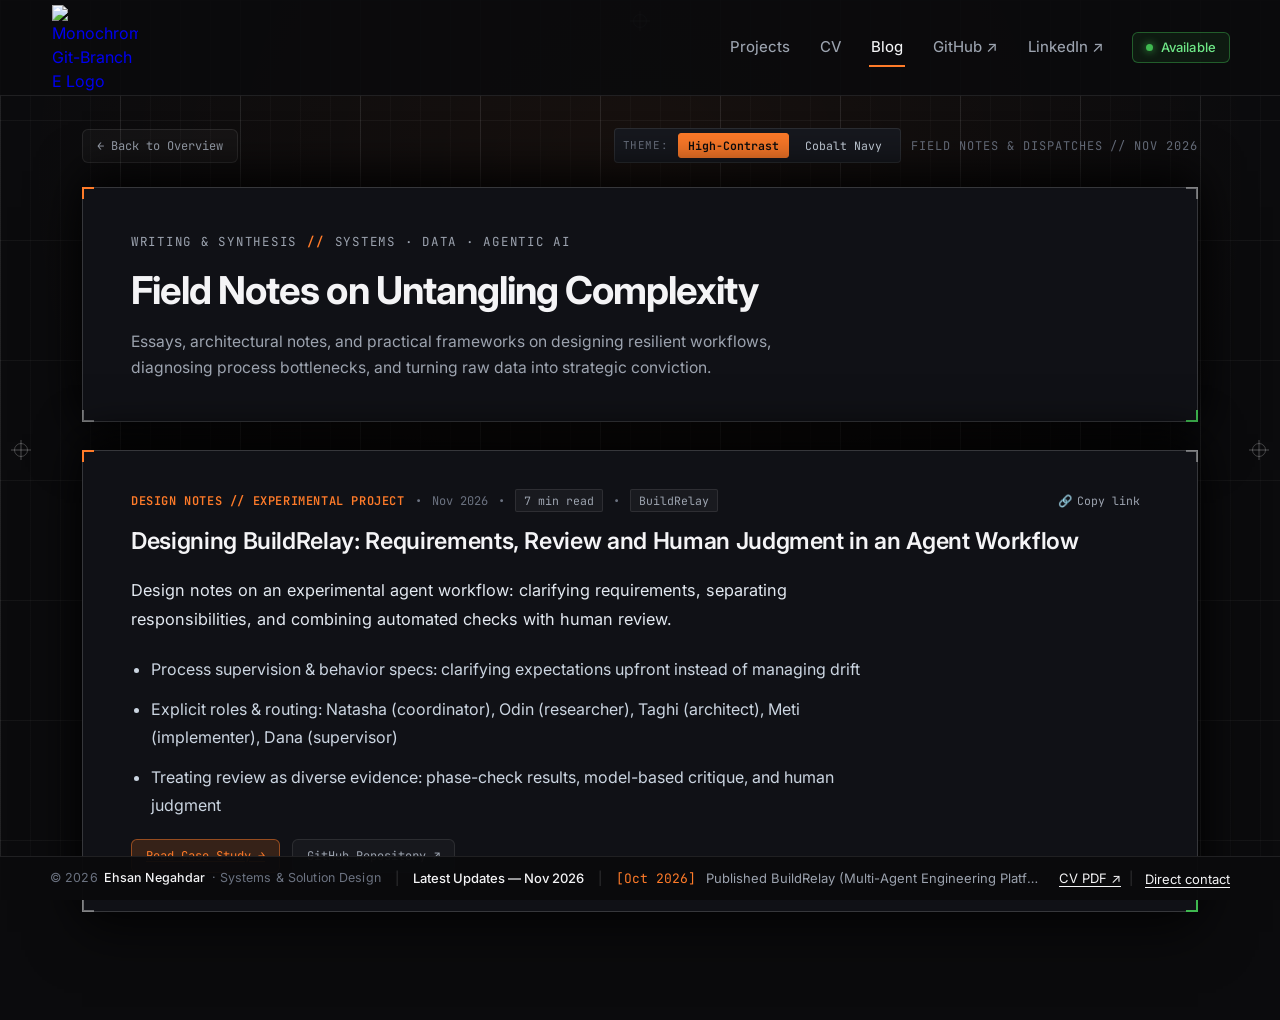
==== blog.html @ ca670160 "updating some minor content" ====
<!DOCTYPE html>
<html lang="en">
  <head>
    <meta charset="UTF-8" />
    <meta name="viewport" content="width=device-width, initial-scale=1.0" />
    <title>Field Notes &amp; Dispatches — Ehsan Negahdar</title>
    <meta
      name="description"
      content="Field notes and dispatches on AI Solution Design, Systems Architecture, and Process Optimization by Ehsan Negahdar."
    />
    <meta name="author" content="Ehsan Negahdar" />
    <meta name="theme-color" content="#0b0b0d" />

    <!-- Open Graph / Facebook -->
    <meta property="og:type" content="website" />
    <meta property="og:title" content="Field Notes &amp; Dispatches — Ehsan Negahdar" />
    <meta
      property="og:description"
      content="Field notes and dispatches on AI Solution Design, Systems Architecture, and Process Optimization by Ehsan Negahdar."
    />
    <meta property="og:image" content="./assets/logo-git-e.svg" />

    <!-- Twitter Card -->
    <meta name="twitter:card" content="summary" />
    <meta name="twitter:title" content="Field Notes &amp; Dispatches — Ehsan Negahdar" />
    <meta
      name="twitter:description"
      content="Field notes and dispatches on AI Solution Design, Systems Architecture, and Process Optimization by Ehsan Negahdar."
    />
    <meta name="twitter:image" content="./assets/logo-git-e.svg" />

    <link rel="icon" type="image/svg+xml" href="./assets/logo-git-e.svg" />
    <link rel="preconnect" href="https://fonts.googleapis.com" />
    <link rel="preconnect" href="https://fonts.gstatic.com" crossorigin />
    <link
      href="https://fonts.googleapis.com/css2?family=Inter:wght@400;450;500;600;700&family=JetBrains+Mono:wght@400;500;600&display=swap"
      rel="stylesheet"
    />
    <link rel="stylesheet" href="./styles/main.css" />
  </head>
  <body data-page="blog">
    <!-- Accessibility Skip to Main Content Link -->
    <a href="#main-content" class="skip-to-content">Skip to main content</a>

    <!-- Full-Viewport Architectural Gray Vertical Stripes & Blueprint Grid -->
    <div class="ambient-grid" aria-hidden="true">
      <div class="crosshair-mark ch-top" aria-hidden="true"></div>
      <div class="crosshair-mark ch-left" aria-hidden="true"></div>
      <div class="crosshair-mark ch-right" aria-hidden="true"></div>
      <div class="crosshair-mark ch-bottom" aria-hidden="true"></div>
    </div>

    <!-- PERSISTENT MINIMAL TOP HEADER -->
    <header class="site-header">
      <div class="header-inner">
        <a
          href="./index.html"
          class="brand-logo-btn"
          aria-label="Home — Ehsan Negahdar"
          title="Back to Home"
        >
          <img
            src="./assets/logo-git-e.svg"
            alt="Monochrome Git-Branch E Logo"
            class="brand-logo-svg"
          />
        </a>

        <button
          type="button"
          class="mobile-nav-toggle"
          id="mobile-nav-toggle"
          aria-expanded="false"
          aria-controls="site-header-nav"
          aria-label="Toggle navigation menu"
        >
          <span class="hamburger-bar"></span>
          <span class="hamburger-bar"></span>
          <span class="hamburger-bar"></span>
        </button>

        <nav class="header-nav" id="site-header-nav" aria-label="Primary Navigation">
          <a href="./projects.html" class="nav-link">Projects</a>
          <a href="./cv.html" class="nav-link">CV</a>
          <a href="./blog.html" class="nav-link active">Blog</a>
          <a
            href="https://github.com/Dutch-panda"
            target="_blank"
            rel="noopener noreferrer"
            class="nav-link"
          >
            GitHub ↗
          </a>
          <a
            href="https://www.linkedin.com/in/ehsan-negahdar/"
            target="_blank"
            rel="noopener noreferrer"
            class="nav-link"
          >
            LinkedIn ↗
          </a>
          <a href="./index.html#stage-hero" class="availability-pill" title="Send a direct note">
            <span class="status-dot" aria-hidden="true"></span>
            <span>Available</span>
          </a>
        </nav>
      </div>
    </header>

    <!-- DEDICATED BLOG PAGE CONTAINER -->
    <main class="subpage-main" id="main-content">
      <div class="subpage-ActionBar">
        <a href="./index.html" class="stage-step-btn">← Back to Overview</a>
        <div class="subpage-actions-right">
          <div class="theme-switcher-group" role="group" aria-label="Blog theme selection">
            <span class="theme-switcher-label">THEME:</span>
            <button type="button" class="theme-btn active" data-theme="default" title="Carbon Dark with High-Contrast Text">High-Contrast</button>
            <button type="button" class="theme-btn" data-theme="navy" title="VS Code Cobalt Navy Blue">Cobalt Navy</button>
          </div>
          <span class="section-step-badge">FIELD NOTES &amp; DISPATCHES // NOV 2026</span>
        </div>
      </div>

      <section class="stage-box subpage-header-box">
        <span class="box-corner-bl" aria-hidden="true"></span>
        <span class="box-corner-br" aria-hidden="true"></span>
        <div class="hero-kicker" style="margin-bottom: 10px;">
          <span>WRITING &amp; SYNTHESIS</span>
          <span class="slash-accent">//</span>
          <span>SYSTEMS · DATA · AGENTIC AI</span>
        </div>
        <h1 class="subpage-h1">Field Notes on Untangling Complexity</h1>
        <p class="subpage-lead">
          Essays, architectural notes, and practical frameworks on designing resilient workflows,
          diagnosing process bottlenecks, and turning raw data into strategic conviction.
        </p>
      </section>

      <div id="blog-full-list" class="blog-full-list">
        <div class="stage-box blog-empty-box" style="padding: 48px; text-align: center;">
          <span class="box-corner-bl" aria-hidden="true"></span>
          <span class="box-corner-br" aria-hidden="true"></span>
          <p style="font-size: 1.1rem; color: var(--text-secondary); margin-bottom: 8px;">
            Articles coming soon.
          </p>
          <p style="font-size: 0.88rem; color: var(--text-muted);">
            Field notes and dispatches on systems design, process analysis, and practical AI workflows are being prepared.
          </p>
        </div>
      </div>
    </main>

    <!-- PERSISTENT BOTTOM STATUS TICKER -->
    <footer class="site-footer">
      <div class="footer-inner">
        <div class="footer-left">
          <span class="footer-owner-credit">© 2026 <strong class="footer-owner-name">Ehsan Negahdar</strong> · Systems &amp; Solution Design</span>
          <span class="footer-sep">|</span>
          <span class="footer-label">Latest Updates — Nov 2026</span>
          <span class="footer-sep">|</span>
          <button
            type="button"
            id="footer-dispatch-btn"
            class="footer-dispatch-btn"
            title="Click to cycle recent dispatches"
          ></button>
        </div>

        <div class="footer-right">
          <a
            href="./assets/Ehsan-Negahdar-CV.pdf"
            target="_blank"
            rel="noopener noreferrer"
            class="footer-contact-trigger"
          >
            CV PDF ↗
          </a>
          <span class="footer-sep">|</span>
          <button type="button" class="footer-contact-trigger" data-copy-email>
            Direct contact
          </button>
        </div>
      </div>
    </footer>

    <div id="toast-banner" class="toast-banner" role="status" aria-live="polite"></div>

    <script src="./scripts/data.js"></script>
    <script src="./scripts/app.js"></script>
    <script>
      // Blog Theme Switcher
      (function() {
        const buttons = document.querySelectorAll('.theme-btn');
        const root = document.documentElement;
        
        function applyTheme(theme) {
          root.removeAttribute('data-article-theme');
          if (theme && theme !== 'default') {
            root.setAttribute('data-article-theme', theme);
          }
          buttons.forEach(btn => {
            btn.classList.toggle('active', btn.getAttribute('data-theme') === theme);
          });
          try {
            localStorage.setItem('preferred-blog-theme', theme);
          } catch (e) {}
        }

        buttons.forEach(btn => {
          btn.addEventListener('click', () => {
            const theme = btn.getAttribute('data-theme');
            applyTheme(theme);
          });
        });

        try {
          const saved = localStorage.getItem('preferred-blog-theme');
          if (saved) applyTheme(saved);
        } catch (e) {}
      })();
    </script>
  </body>
</html>
---- styles/main.css ----
:root {
  /* Carbon / VS Code Dark+ Inspired Palette */
  --bg-canvas: #0b0b0d;
  --bg-surface: #111216;
  --bg-surface-elevated: #16181e;
  --bg-box: rgba(15, 16, 20, 0.92);

  --text-primary: #f4f4f6;
  --text-secondary: #9ca3af;
  --text-muted: #6b7280;

  /* VS Code Semantic Accents: Bright Orange (Problem/Action) & Emerald Green (Solution/Status) */
  --accent-orange: #ff7b29;
  --accent-orange-soft: rgba(255, 123, 41, 0.16);
  --accent-orange-border: rgba(255, 123, 41, 0.48);
  --accent-orange-glow: rgba(255, 123, 41, 0.28);

  --accent-green: #3fb950;
  --accent-green-soft: rgba(63, 185, 80, 0.15);
  --accent-green-border: rgba(63, 185, 80, 0.42);

  --border-hairline: rgba(255, 255, 255, 0.09);
  --border-strong: rgba(255, 255, 255, 0.16);

  --font-sans: 'Inter', -apple-system, BlinkMacSystemFont, 'Segoe UI', Roboto, sans-serif;
  --font-mono: 'JetBrains Mono', 'SF Mono', 'Fira Code', monospace;

  --header-h: 96px;
  --footer-h: 44px;
  --max-w: 1180px;
}

*,
*::before,
*::after {
  box-sizing: border-box;
  margin: 0;
  padding: 0;
}

/* Accessibility: Skip to Content Link */
.skip-to-content {
  position: fixed;
  top: -9999px;
  left: 16px;
  background: var(--accent-orange);
  color: #0b0b0d;
  font-family: var(--font-sans);
  font-size: 0.875rem;
  font-weight: 600;
  padding: 10px 18px;
  border-radius: 6px;
  text-decoration: none;
  z-index: 99999;
  box-shadow: 0 4px 16px rgba(255, 123, 41, 0.4);
  transition: top 180ms ease;
}

.skip-to-content:focus {
  top: 16px;
  outline: 2px solid #ffffff !important;
  outline-offset: 2px;
}

/* Accessibility: Global High-Contrast Focus Visible */
:focus-visible {
  outline: 2px solid var(--accent-orange) !important;
  outline-offset: 3px !important;
}

html {
  width: 100%;
  background-color: var(--bg-canvas);
  color: var(--text-primary);
  font-family: var(--font-sans);
  font-size: 16px;
  line-height: 1.5;
  scroll-behavior: smooth;
  overflow-x: hidden;
  -webkit-font-smoothing: antialiased;
}

body {
  width: 100%;
  min-height: 100vh;
  background-color: var(--bg-canvas);
  color: var(--text-primary);
  overflow-x: hidden;
  overflow-y: auto;
}

::selection {
  background: var(--accent-orange-soft);
  color: var(--text-primary);
}

/* ==========================================================================
   MAIN BACKGROUND: CRISP GRAY ARCHITECTURAL STRIPES & BLUEPRINT GRID
   ========================================================================== */
.ambient-grid {
  position: fixed;
  inset: 0;
  pointer-events: none;
  z-index: 0;
  transform: translateZ(0);
  background-color: var(--bg-canvas);
  background-image:
    repeating-linear-gradient(
      90deg,
      rgba(255, 255, 255, 0.075) 0px,
      rgba(255, 255, 255, 0.075) 1px,
      transparent 1px,
      transparent 120px
    ),
    repeating-linear-gradient(
      90deg,
      rgba(255, 255, 255, 0.025) 0px,
      rgba(255, 255, 255, 0.025) 1px,
      transparent 1px,
      transparent 30px
    ),
    repeating-linear-gradient(
      180deg,
      rgba(255, 255, 255, 0.045) 0px,
      rgba(255, 255, 255, 0.045) 1px,
      transparent 1px,
      transparent 120px
    ),
    radial-gradient(circle at 50% 20%, rgba(255, 123, 41, 0.05), transparent 65%);
}

/* Subtle Architectural Registration Crosshairs (⊕) on the outer canvas margin */
.crosshair-mark {
  position: absolute;
  width: 14px;
  height: 14px;
  border: 1px solid rgba(255, 255, 255, 0.22);
  border-radius: 50%;
}

.crosshair-mark::before,
.crosshair-mark::after {
  content: "";
  position: absolute;
  background: rgba(255, 255, 255, 0.28);
}

.crosshair-mark::before {
  top: 50%;
  left: -4px;
  right: -4px;
  height: 1px;
  transform: translateY(-50%);
}

.crosshair-mark::after {
  left: 50%;
  top: -4px;
  bottom: -4px;
  width: 1px;
  transform: translateX(-50%);
}

.ch-top {
  top: 14px;
  left: 50%;
  transform: translateX(-50%);
}

.ch-bottom {
  bottom: 54px;
  left: 50%;
  transform: translateX(-50%);
}

.ch-left {
  left: 14px;
  top: 50%;
  transform: translateY(-50%);
}

.ch-right {
  right: 14px;
  top: 50%;
  transform: translateY(-50%);
}

/* ==========================================================================
   TOP MINIMAL HEADER
   ========================================================================== */
.site-header {
  position: fixed;
  top: 0;
  left: 0;
  right: 0;
  height: var(--header-h);
  z-index: 50;
  display: flex;
  align-items: center;
  justify-content: center;
  padding: 0 32px;
  background: rgba(11, 11, 13, 0.94);
  border-bottom: 1px solid var(--border-hairline);
}

.header-inner {
  width: 100%;
  max-width: var(--max-w);
  display: flex;
  align-items: center;
  justify-content: space-between;
}

/* Standalone System Architecture Pyramid Logo (~60% larger than previous 54px mark) */
.brand-logo-btn {
  background: transparent;
  border: none;
  cursor: pointer;
  display: inline-flex;
  align-items: center;
  justify-content: center;
  padding: 2px;
  border-radius: 8px;
  text-decoration: none;
  transition: transform 220ms ease, opacity 220ms ease;
}

.brand-logo-btn:hover {
  transform: translateY(-1px) scale(1.03);
}

.brand-logo-btn:focus-visible {
  outline: 1px solid var(--accent-orange);
}

.brand-logo-svg {
  width: 86px; /* ~60% larger than 54px */
  height: 86px;
  display: block;
}

/* Accessible Mobile Navigation Toggle Button */
.mobile-nav-toggle {
  display: none;
  width: 44px;
  height: 44px;
  background: rgba(255, 255, 255, 0.04);
  border: 1px solid var(--border-strong);
  border-radius: 8px;
  cursor: pointer;
  padding: 0;
  align-items: center;
  justify-content: center;
  flex-direction: column;
  gap: 5px;
  color: var(--text-primary);
  transition: background 180ms ease, border-color 180ms ease;
  z-index: 60;
}

.mobile-nav-toggle:hover {
  background: rgba(255, 255, 255, 0.08);
  border-color: var(--accent-orange);
}

.hamburger-bar {
  display: block;
  width: 20px;
  height: 2px;
  background-color: currentColor;
  border-radius: 2px;
  transition: transform 220ms ease, opacity 220ms ease;
}

.mobile-nav-toggle[aria-expanded="true"] .hamburger-bar:nth-child(1) {
  transform: translateY(7px) rotate(45deg);
}

.mobile-nav-toggle[aria-expanded="true"] .hamburger-bar:nth-child(2) {
  opacity: 0;
  transform: scaleX(0);
}

.mobile-nav-toggle[aria-expanded="true"] .hamburger-bar:nth-child(3) {
  transform: translateY(-7px) rotate(-45deg);
}

.header-nav {
  display: flex;
  align-items: center;
  gap: 26px;
}

.nav-link {
  background: none;
  border: none;
  color: var(--text-secondary);
  font-family: var(--font-sans);
  font-size: 0.9375rem;
  font-weight: 450;
  text-decoration: none;
  cursor: pointer;
  transition: color 180ms ease;
  padding: 4px 2px;
  position: relative;
}

.nav-link:hover,
.nav-link.active {
  color: var(--text-primary);
}

.nav-link.active::after {
  content: "";
  position: absolute;
  left: 0;
  right: 0;
  bottom: -4px;
  height: 1.5px;
  background: var(--accent-orange);
}

.availability-pill {
  display: inline-flex;
  align-items: center;
  gap: 8px;
  padding: 5px 13px;
  border-radius: 6px;
  background: rgba(63, 185, 80, 0.09);
  border: 1px solid var(--accent-green-border);
  color: #6ee787;
  font-size: 0.8125rem;
  font-weight: 500;
  letter-spacing: 0.01em;
  text-decoration: none;
  cursor: pointer;
  transition: background 180ms ease, border-color 180ms ease;
}

.availability-pill:hover {
  background: rgba(63, 185, 80, 0.16);
}

.status-dot {
  width: 7px;
  height: 7px;
  border-radius: 50%;
  background: var(--accent-green);
  box-shadow: 0 0 8px var(--accent-green);
}

/* ==========================================================================
   RIGHT-HAND STAGE PROGRESS RAIL (HOME PAGE)
   ========================================================================== */
.stage-rail {
  position: fixed;
  right: 28px;
  top: 50%;
  transform: translateY(-50%);
  z-index: 45;
  display: flex;
  flex-direction: column;
  gap: 14px;
}

.rail-dot {
  background: transparent;
  border: none;
  cursor: pointer;
  display: flex;
  align-items: center;
  justify-content: flex-end;
  gap: 10px;
  padding: 4px;
  color: var(--text-muted);
  font-family: var(--font-mono);
  font-size: 0.7rem;
  letter-spacing: 0.08em;
  transition: color 220ms ease;
}

.rail-dot-label {
  opacity: 0;
  transform: translateX(6px);
  transition: opacity 220ms ease, transform 220ms ease;
  pointer-events: none;
}

.rail-dot:hover .rail-dot-label,
.rail-dot.active .rail-dot-label {
  opacity: 1;
  transform: translateX(0);
}

.rail-dot-bar {
  width: 6px;
  height: 18px;
  border-radius: 3px;
  background: rgba(255, 255, 255, 0.16);
  transition: height 260ms ease, background 260ms ease, box-shadow 260ms ease;
}

.rail-dot.active {
  color: var(--text-primary);
}

.rail-dot.active .rail-dot-bar {
  height: 30px;
  background: var(--accent-orange);
  box-shadow: 0 0 12px var(--accent-orange-glow);
}

/* ==========================================================================
   STICKY-STACK STAGE DECK (HOME PAGE)
   ========================================================================== */
.stage-viewport {
  position: relative;
  width: 100%;
  z-index: 10;
  padding-bottom: calc(var(--footer-h) + 8vh);
}

.stage-section {
  position: relative;
  min-height: auto;
  display: flex;
  align-items: center;
  justify-content: center;
  padding: 36px 32px;
  scroll-margin-top: calc(var(--header-h) + 12px);
}

#stage-hero {
  z-index: 10;
}

#stage-specialties {
  z-index: 20;
  margin-top: 0;
}

#stage-archive {
  z-index: 30;
  margin-top: 0;
}

/* ==========================================================================
   ARCHITECTURAL BOX FRAME (SOLID, CLEAN & EASY TO READ — NO INNER STRIPES)
   ========================================================================== */
.stage-box {
  position: relative;
  width: 100%;
  max-width: var(--max-w);
  background-color: #101116;
  background-image: none;
  border: 1px solid var(--border-strong);
  padding: 56px 64px;
  box-shadow: 0 -16px 40px rgba(0, 0, 0, 0.78), 0 20px 50px rgba(0, 0, 0, 0.6);
  will-change: transform, opacity;
  transform: translate3d(0, 0, 0);
  backface-visibility: hidden;
}

.stage-box::before,
.stage-box::after,
.box-corner-bl,
.box-corner-br {
  content: "";
  position: absolute;
  width: 12px;
  height: 12px;
  pointer-events: none;
}

.stage-box::before {
  top: -1px;
  left: -1px;
  border-top: 2px solid var(--accent-orange);
  border-left: 2px solid var(--accent-orange);
}

.stage-box::after {
  top: -1px;
  right: -1px;
  border-top: 2px solid rgba(255, 255, 255, 0.38);
  border-right: 2px solid rgba(255, 255, 255, 0.38);
}

.box-corner-bl {
  bottom: -1px;
  left: -1px;
  border-bottom: 2px solid rgba(255, 255, 255, 0.38);
  border-left: 2px solid rgba(255, 255, 255, 0.38);
}

.box-corner-br {
  bottom: -1px;
  right: -1px;
  border-bottom: 2px solid var(--accent-green);
  border-right: 2px solid var(--accent-green);
}

/* ==========================================================================
   STAGE 01: COMPLETE CENTERED HERO BOX (CLEAN SOLID SURFACE)
   ========================================================================== */
.hero-box {
  min-height: min(72vh, 620px);
  display: flex;
  flex-direction: column;
  align-items: center;
  justify-content: center;
  text-align: center;
  background-color: #101116;
  background-image: radial-gradient(circle at 50% 0%, rgba(255, 123, 41, 0.065), transparent 58%);
}

.hero-kicker {
  font-family: var(--font-mono);
  font-size: 0.78rem;
  letter-spacing: 0.14em;
  text-transform: uppercase;
  color: var(--text-secondary);
  margin-bottom: 22px;
  display: inline-flex;
  align-items: center;
  justify-content: center;
  flex-wrap: wrap;
  gap: 10px;
}

.hero-name-badge {
  font-family: var(--font-mono);
  font-size: 0.88rem;
  color: var(--accent-green);
  font-weight: 600;
  font-style: italic;
  letter-spacing: 0.08em;
  background: rgba(63, 185, 80, 0.08);
  padding: 4px 12px;
  border-radius: 4px;
  border: 1px solid rgba(63, 185, 80, 0.42);
  box-shadow: 0 0 16px rgba(63, 185, 80, 0.18);
  display: inline-flex;
  align-items: center;
  justify-content: flex-start;
  min-width: 165px;
  min-height: 30px;
  vertical-align: middle;
}

.hero-name-badge .typed-name {
  color: var(--accent-green);
  font-style: italic;
  white-space: nowrap;
}

.hero-name-badge .typed-cursor {
  display: inline-block;
  font-style: normal;
  color: var(--accent-green);
  margin-left: 2px;
  font-weight: 400;
  font-size: 0.9em;
  animation: term-cursor-blink 1s step-end infinite;
}

@keyframes term-cursor-blink {
  0%, 100% { opacity: 1; }
  50% { opacity: 0; }
}

.hero-kicker .slash-accent {
  color: var(--accent-orange);
  font-weight: 600;
}

.hero-headline {
  font-size: clamp(2.25rem, 4.3vw, 3.75rem);
  font-weight: 700;
  letter-spacing: -0.03em;
  line-height: 1.12;
  color: var(--text-primary);
  max-width: 860px;
  margin-bottom: 18px;
}

.hero-subheadline {
  font-size: 1.02rem;
  color: var(--text-secondary);
  max-width: 640px;
  margin-bottom: 36px;
  line-height: 1.6;
}

/* Centered Problem Submission Form with VS Code Orange Glow (Modern Architectural Shape) */
.problem-form-wrap {
  width: 100%;
  max-width: 680px;
  margin: 0 auto;
}

.problem-bar {
  display: flex;
  align-items: center;
  width: 100%;
  background: rgba(13, 15, 20, 0.96);
  border: 1px solid var(--accent-orange-border);
  border-radius: 8px;
  padding: 6px 6px 6px 14px;
  box-shadow:
    0 0 24px rgba(255, 123, 41, 0.16),
    inset 0 1px 0 rgba(255, 255, 255, 0.05);
  transition: box-shadow 220ms ease, border-color 220ms ease, transform 220ms ease;
  gap: 10px;
}

.problem-bar:focus-within {
  border-color: var(--accent-orange);
  box-shadow:
    0 0 32px rgba(255, 123, 41, 0.28),
    inset 0 1px 0 rgba(255, 255, 255, 0.08);
  transform: translateY(-1px);
}

.problem-inputs-group {
  display: flex;
  align-items: center;
  flex: 1;
  min-width: 0;
  gap: 10px;
}

.problem-field-email {
  flex: 0 0 210px;
  min-width: 0;
  border-right: 1px solid var(--border-hairline);
  padding-right: 10px;
}

.problem-field-note {
  flex: 1;
  min-width: 0;
}

.problem-input {
  width: 100%;
  background: transparent;
  border: none;
  color: var(--text-primary);
  font-family: var(--font-sans);
  font-size: 0.92rem;
  outline: none;
  padding: 6px 0;
}

.problem-input::placeholder {
  color: #94a3b8;
  opacity: 1;
  transition: color 180ms ease;
}

.problem-input:focus::placeholder {
  color: #64748b;
}

.problem-send-btn {
  background: #f4f4f6;
  color: #0b0b0d;
  border: none;
  border-radius: 6px;
  padding: 10px 22px;
  font-family: var(--font-sans);
  font-size: 0.92rem;
  font-weight: 600;
  cursor: pointer;
  white-space: nowrap;
  flex-shrink: 0;
  min-height: 42px;
  display: inline-flex;
  align-items: center;
  justify-content: center;
  transition: background 180ms ease, transform 180ms ease, box-shadow 180ms ease;
}

.problem-send-btn:hover:not(:disabled) {
  background: #ffffff;
  box-shadow: 0 0 16px rgba(255, 255, 255, 0.35);
  transform: translateY(-1px);
}

.problem-send-btn:disabled {
  opacity: 0.6;
  cursor: not-allowed;
}

/* Feedback & Fallback Banner */
.problem-form-feedback {
  margin-top: 14px;
  width: 100%;
}

.feedback-success {
  display: inline-block;
  color: #6ee787;
  font-family: var(--font-mono);
  font-size: 0.84rem;
  background: rgba(63, 185, 80, 0.12);
  border: 1px solid var(--accent-green-border);
  padding: 8px 16px;
  border-radius: 8px;
}

.feedback-fallback-banner {
  background: rgba(255, 123, 41, 0.08);
  border: 1px solid var(--accent-orange-border);
  border-radius: 10px;
  padding: 14px 16px;
  text-align: left;
}

.feedback-text.warning {
  color: #ffa463;
  font-size: 0.88rem;
  font-weight: 500;
  margin-bottom: 10px;
}

.feedback-actions {
  display: flex;
  flex-wrap: wrap;
  gap: 8px;
}

.feedback-btn {
  background: rgba(255, 255, 255, 0.06);
  border: 1px solid var(--border-strong);
  color: var(--text-primary);
  font-family: var(--font-mono);
  font-size: 0.8rem;
  padding: 8px 14px;
  border-radius: 6px;
  cursor: pointer;
  text-decoration: none;
  display: inline-flex;
  align-items: center;
  gap: 6px;
  transition: background 180ms ease, border-color 180ms ease;
  min-height: 40px;
}

.feedback-btn:hover {
  background: rgba(255, 255, 255, 0.12);
  border-color: var(--accent-orange);
}

.hero-quick-meta {
  margin-top: 16px;
  display: flex;
  align-items: center;
  justify-content: center;
  flex-wrap: wrap;
  gap: 14px;
  font-family: var(--font-mono);
  font-size: 0.75rem;
  color: var(--text-muted);
}

.copy-email-btn {
  background: none;
  border: none;
  color: var(--text-secondary);
  font-family: var(--font-mono);
  font-size: 0.75rem;
  cursor: pointer;
  text-decoration: underline;
  text-underline-offset: 4px;
  transition: color 180ms ease;
}

.copy-email-btn:hover {
  color: var(--accent-orange);
}

/* Scroll Cue at bottom of Hero Box */
.scroll-cue-btn {
  position: absolute;
  bottom: 20px;
  left: 50%;
  transform: translateX(-50%);
  background: none;
  border: none;
  color: var(--text-muted);
  font-family: var(--font-mono);
  font-size: 0.72rem;
  letter-spacing: 0.08em;
  text-transform: uppercase;
  cursor: pointer;
  display: inline-flex;
  align-items: center;
  gap: 8px;
  padding: 6px 12px;
  transition: color 180ms ease, transform 180ms ease;
}

.scroll-cue-btn:hover {
  color: var(--text-primary);
  transform: translateX(-50%) translateY(2px);
}

/* ==========================================================================
   STAGE 02: SPECIALTIES / HOW I HELP (ARCHITECTURAL 3-COLUMN MATRIX)
   ========================================================================== */
.section-header-row {
  display: flex;
  align-items: baseline;
  justify-content: space-between;
  padding-bottom: 20px;
  margin-bottom: 32px;
  border-bottom: 1px solid var(--border-strong);
}

.section-title {
  font-size: 1.55rem;
  font-weight: 500;
  letter-spacing: -0.02em;
  color: var(--text-primary);
}

.section-title span {
  color: var(--text-secondary);
  font-weight: 400;
}

.section-step-badge {
  font-family: var(--font-mono);
  font-size: 0.75rem;
  color: var(--text-muted);
  letter-spacing: 0.08em;
}

.specialties-grid {
  display: grid;
  grid-template-columns: repeat(3, 1fr);
  gap: 0;
}

.specialty-col {
  padding: 8px 32px 12px 32px;
  border-left: 1px solid var(--border-hairline);
  display: flex;
  flex-direction: column;
  justify-content: space-between;
  transition: background 220ms ease;
}

.specialty-col:first-child {
  padding-left: 0;
  border-left: none;
}

.specialty-col:last-child {
  padding-right: 0;
}

.specialty-heading {
  font-size: 1.25rem;
  font-weight: 600;
  letter-spacing: -0.015em;
  margin-bottom: 14px;
  color: var(--text-primary);
}

.specialty-index {
  color: var(--accent-orange);
  font-weight: 700;
  margin-right: 6px;
}

.specialty-slash {
  color: var(--text-muted);
  font-weight: 400;
  margin-right: 6px;
}

.specialty-summary {
  color: var(--text-secondary);
  font-size: 0.96rem;
  line-height: 1.6;
  margin-bottom: 22px;
}

.specialty-deliverables {
  list-style: none;
  border-top: 1px solid var(--border-hairline);
  padding-top: 16px;
  margin-bottom: 20px;
  display: flex;
  flex-direction: column;
  gap: 8px;
}

.specialty-deliverables li {
  font-size: 0.85rem;
  color: var(--text-secondary);
  display: flex;
  align-items: center;
  gap: 8px;
}

.specialty-deliverables li::before {
  content: "›";
  color: var(--accent-orange);
  font-family: var(--font-mono);
  font-weight: 700;
}

.specialty-metric {
  font-family: var(--font-mono);
  font-size: 0.76rem;
  color: #6ee787;
  background: rgba(63, 185, 80, 0.08);
  border: 1px solid rgba(63, 185, 80, 0.25);
  padding: 8px 12px;
  border-radius: 6px;
}

.stage-nav-footer {
  margin-top: 36px;
  padding-top: 18px;
  border-top: 1px solid var(--border-hairline);
  display: flex;
  align-items: center;
  justify-content: space-between;
}

.stage-step-btn {
  background: rgba(255, 255, 255, 0.03);
  border: 1px solid var(--border-hairline);
  color: var(--text-secondary);
  font-family: var(--font-mono);
  font-size: 0.75rem;
  padding: 7px 14px;
  border-radius: 6px;
  text-decoration: none;
  cursor: pointer;
  transition: all 180ms ease;
  display: inline-flex;
  align-items: center;
  gap: 6px;
}

.stage-step-btn:hover {
  color: var(--text-primary);
  border-color: var(--border-strong);
  background: rgba(255, 255, 255, 0.07);
}

.stage-step-btn.cta-link-btn {
  border-color: var(--accent-orange-border);
  color: var(--accent-orange);
  background: var(--accent-orange-soft);
}

.stage-step-btn.cta-link-btn:hover {
  color: #ffffff;
  background: rgba(255, 123, 41, 0.28);
}

/* ==========================================================================
   STAGE 03: PROBLEM -> SOLUTION ARCHIVE (HOME PAGE PREVIEW)
   ========================================================================== */
.archive-filters {
  display: flex;
  align-items: center;
  gap: 8px;
}

.filter-chip {
  background: transparent;
  border: 1px solid var(--border-hairline);
  color: var(--text-secondary);
  font-family: var(--font-mono);
  font-size: 0.75rem;
  padding: 5px 12px;
  border-radius: 6px;
  cursor: pointer;
  transition: all 180ms ease;
}

.filter-chip:hover {
  color: var(--text-primary);
  border-color: var(--border-strong);
}

.filter-chip.active {
  background: var(--accent-orange-soft);
  border-color: var(--accent-orange-border);
  color: var(--accent-orange);
}

.archive-list {
  display: flex;
  flex-direction: column;
}

.archive-row {
  border-bottom: 1px solid var(--border-hairline);
  transition: background 180ms ease;
}

.archive-row:hover {
  background: rgba(255, 255, 255, 0.02);
}

.archive-row-header {
  display: flex;
  align-items: center;
  justify-content: space-between;
  gap: 12px;
  padding: 10px 8px;
}

.archive-row-toggle {
  flex: 1;
  min-width: 0;
  background: none;
  border: none;
  color: inherit;
  font-family: inherit;
  text-align: left;
  padding: 6px 8px;
  border-radius: 6px;
  display: grid;
  grid-template-columns: minmax(240px, 1fr) 36px minmax(260px, 1.15fr) 28px;
  align-items: center;
  gap: 14px;
  cursor: pointer;
  transition: background 180ms ease;
}

.archive-row-toggle:hover {
  background: rgba(255, 255, 255, 0.03);
}

.archive-row-toggle:focus-visible {
  outline: 2px solid var(--accent-orange) !important;
  outline-offset: 2px;
}

.accordion-chevron {
  font-family: var(--font-mono);
  font-size: 0.85rem;
  color: var(--text-muted);
  text-align: center;
  transition: transform 220ms ease, color 220ms ease;
  user-select: none;
}

.archive-row.expanded .accordion-chevron {
  transform: rotate(180deg);
  color: var(--accent-orange);
}

.archive-row-main {
  width: 100%;
  background: none;
  border: none;
  color: inherit;
  font-family: inherit;
  text-align: left;
  padding: 15px 8px;
  display: grid;
  grid-template-columns: minmax(260px, 1fr) 36px minmax(280px, 1.15fr) auto;
  align-items: center;
  gap: 14px;
  cursor: pointer;
}

.problem-cell,
.solution-cell {
  display: flex;
  align-items: center;
  gap: 12px;
  min-width: 0;
}

.badge-problem {
  flex-shrink: 0;
  background: var(--accent-orange);
  color: #0b0b0d;
  font-size: 0.75rem;
  font-weight: 700;
  padding: 3px 10px;
  border-radius: 5px;
  letter-spacing: 0.01em;
}

.badge-solution {
  flex-shrink: 0;
  background: var(--accent-green);
  color: #0b0b0d;
  font-size: 0.75rem;
  font-weight: 700;
  padding: 3px 10px;
  border-radius: 5px;
  letter-spacing: 0.01em;
}

.problem-text {
  font-size: 0.94rem;
  color: var(--text-primary);
  white-space: nowrap;
  overflow: hidden;
  text-overflow: ellipsis;
}

.solution-text {
  font-size: 0.94rem;
  font-weight: 500;
  color: var(--text-primary);
  white-space: nowrap;
  overflow: hidden;
  text-overflow: ellipsis;
}

.arrow-divider {
  color: var(--text-muted);
  font-family: var(--font-mono);
  font-size: 0.95rem;
  text-align: center;
}

.provenance-tag {
  font-family: var(--font-mono);
  font-size: 0.75rem;
  padding: 4px 10px;
  border-radius: 5px;
  border: 1px solid var(--accent-green-border);
  color: #6ee787;
  background: rgba(63, 185, 80, 0.08);
  text-decoration: none;
  white-space: nowrap;
  transition: background 180ms ease;
}

.provenance-tag:hover {
  background: rgba(63, 185, 80, 0.2);
}

/* Expandable Project Detail Drawer (Smooth CSS Grid Accordion) */
.archive-row-drawer {
  display: grid;
  grid-template-rows: 0fr;
  transition: grid-template-rows 280ms cubic-bezier(0.16, 1, 0.3, 1), background-color 200ms ease, border-color 200ms ease;
  border-top: 1px dashed transparent;
  background: transparent;
  overflow: hidden;
}

.archive-row.expanded .archive-row-drawer {
  grid-template-rows: 1fr;
  border-top-color: rgba(255, 255, 255, 0.08);
  background: rgba(0, 0, 0, 0.28);
}

.archive-row-drawer-inner {
  min-height: 0;
  padding: 0 12px;
  opacity: 0;
  transform: translateY(-4px);
  transition: opacity 220ms ease, transform 240ms ease, padding 280ms cubic-bezier(0.16, 1, 0.3, 1);
}

.archive-row.expanded .archive-row-drawer-inner {
  opacity: 1;
  transform: translateY(0);
  padding: 10px 12px 18px 12px;
}

.drawer-desc {
  font-size: 0.92rem;
  color: #cbd5e1;
  margin-bottom: 12px;
  max-width: 105ch;
  line-height: 1.68;
}

.drawer-meta {
  display: flex;
  flex-wrap: wrap;
  align-items: center;
  justify-content: space-between;
  gap: 12px;
}

.drawer-stack {
  display: flex;
  flex-wrap: wrap;
  gap: 6px;
}

.stack-pill {
  font-family: var(--font-mono);
  font-size: 0.7rem;
  color: var(--text-secondary);
  background: rgba(255, 255, 255, 0.05);
  padding: 3px 8px;
  border-radius: 4px;
}

.drawer-outcome {
  font-family: var(--font-mono);
  font-size: 0.75rem;
  color: var(--accent-orange);
}

/* ==========================================================================
   DEDICATED SUBPAGES (cv.html, projects.html, blog.html)
   ========================================================================== */
.subpage-main {
  position: relative;
  z-index: 10;
  max-width: var(--max-w);
  margin: 0 auto;
  padding: calc(var(--header-h) + 32px) 32px calc(var(--footer-h) + 64px) 32px;
}

.subpage-ActionBar {
  display: flex;
  align-items: center;
  justify-content: space-between;
  flex-wrap: wrap;
  gap: 12px;
  margin-bottom: 24px;
}

.subpage-actions-right {
  display: flex;
  align-items: center;
  gap: 10px;
}

.drawer-action-btn {
  background: var(--accent-orange-soft);
  border: 1px solid var(--accent-orange-border);
  color: var(--accent-orange);
  font-family: var(--font-mono);
  font-size: 0.76rem;
  padding: 7px 14px;
  border-radius: 6px;
  cursor: pointer;
  transition: all 180ms ease;
}

.drawer-action-btn:hover {
  color: #ffffff;
  background: rgba(255, 123, 41, 0.28);
}

.subpage-header-box {
  padding: 40px 48px;
  margin-bottom: 28px;
}

.subpage-h1 {
  font-size: clamp(1.75rem, 3vw, 2.4rem);
  font-weight: 700;
  letter-spacing: -0.025em;
  color: var(--text-primary);
  margin-bottom: 10px;
}

.subpage-lead {
  font-size: 0.98rem;
  color: var(--text-secondary);
  max-width: 72ch;
  line-height: 1.65;
}

.inline-accent-link {
  color: var(--accent-green);
  text-decoration: none;
  border-bottom: 1px solid var(--accent-green-border);
}

.inline-accent-link:hover {
  color: #6ee787;
}

/* ---------- Dedicated Projects Page (projects.html) ---------- */
.projects-full-grid {
  display: flex;
  flex-direction: column;
  gap: 24px;
}

.project-case-card {
  padding: 36px 44px;
}

.project-case-top {
  display: flex;
  align-items: center;
  justify-content: space-between;
  flex-wrap: wrap;
  gap: 12px;
  padding-bottom: 18px;
  margin-bottom: 20px;
  border-bottom: 1px solid var(--border-hairline);
}

.project-case-meta {
  font-family: var(--font-mono);
  font-size: 0.76rem;
  color: var(--text-muted);
  display: flex;
  align-items: center;
  gap: 10px;
}

.project-ps-banner {
  display: grid;
  grid-template-columns: 1fr auto 1.15fr;
  align-items: center;
  gap: 18px;
  background: rgba(11, 11, 13, 0.65);
  border: 1px solid var(--border-hairline);
  padding: 16px 20px;
  margin-bottom: 22px;
}

.project-case-body {
  display: flex;
  flex-direction: column;
  gap: 22px;
  margin-bottom: 22px;
}

.project-case-overview-full {
  width: 100%;
}

.project-subhead {
  font-family: var(--font-mono);
  font-size: 0.72rem;
  text-transform: uppercase;
  letter-spacing: 0.08em;
  color: var(--accent-orange);
  margin-bottom: 10px;
}

.project-OverviewText {
  font-size: 0.96rem;
  color: #d1d5db;
  line-height: 1.72;
  max-width: 105ch;
}

.project-case-methodology-wrap {
  width: 100%;
}

.project-methodology-list {
  list-style: none;
  display: grid;
  grid-template-columns: repeat(auto-fit, minmax(320px, 1fr));
  gap: 10px 28px;
}

.project-methodology-list li {
  font-size: 0.88rem;
  color: var(--text-secondary);
  line-height: 1.55;
  display: flex;
  align-items: flex-start;
  gap: 8px;
}

.project-methodology-list li::before {
  content: "›";
  color: var(--accent-green);
  font-family: var(--font-mono);
  font-weight: 700;
}

/* Workflow Pipeline Strip (Projects page & Home drawer) */
.project-pipeline-wrap {
  margin: 18px 0 20px;
  padding: 14px 18px;
  background: rgba(18, 18, 22, 0.7);
  border: 1px solid var(--border-hairline);
  border-left: 2px solid var(--accent-orange);
}

.project-pipeline-wrap.home-pipeline {
  margin: 14px 0 16px;
  padding: 10px 14px;
}

.project-pipeline-label {
  font-family: var(--font-mono);
  font-size: 0.68rem;
  letter-spacing: 0.08em;
  text-transform: uppercase;
  color: var(--accent-orange);
  margin-bottom: 10px;
  font-weight: 600;
}

.project-pipeline-strip {
  display: flex;
  flex-wrap: wrap;
  align-items: center;
  gap: 8px 6px;
}

.pipeline-step {
  display: inline-flex;
  align-items: center;
  gap: 6px;
  font-family: var(--font-mono);
  font-size: 0.76rem;
  background: rgba(255, 255, 255, 0.035);
  border: 1px solid var(--border-default);
  padding: 4px 10px;
  color: var(--text-primary);
  border-radius: 2px;
}

.pipeline-step .step-num {
  color: var(--accent-orange);
  font-weight: 600;
  font-size: 0.7rem;
}

.pipeline-arrow {
  color: var(--text-muted);
  font-family: var(--font-mono);
  font-size: 0.85rem;
  user-select: none;
}

.project-case-footer {
  padding-top: 16px;
  border-top: 1px solid var(--border-hairline);
  display: flex;
  align-items: center;
  justify-content: space-between;
  flex-wrap: wrap;
  gap: 12px;
}

/* ---------- Dedicated CV Page (cv.html) ---------- */
.cv-standalone-box {
  padding: 0;
}

.cv-header {
  padding: 40px 48px 30px;
  border-bottom: 1px solid var(--border-strong);
}

.cv-name-row {
  display: flex;
  justify-content: space-between;
  align-items: flex-end;
  flex-wrap: wrap;
  gap: 16px;
}

.cv-name {
  font-size: 2.35rem;
  font-weight: 700;
  letter-spacing: -0.025em;
  color: var(--text-primary);
  margin: 0;
}

.cv-subtitle {
  font-family: var(--font-mono);
  font-size: 0.8rem;
  letter-spacing: 0.06em;
  text-transform: uppercase;
  color: var(--accent-orange);
  margin-top: 6px;
}

.cv-contact {
  font-family: var(--font-mono);
  font-size: 0.76rem;
  color: var(--text-secondary);
  text-align: right;
  line-height: 1.85;
}

.cv-contact a {
  color: var(--text-secondary);
  text-decoration: none;
  border-bottom: 1px solid var(--border-hairline);
  transition: color 180ms ease, border-color 180ms ease;
}

.cv-contact a:hover {
  color: var(--accent-green);
  border-color: var(--accent-green);
}

/* Signature 4-Column KPI Strip */
.cv-kpi-strip {
  display: grid;
  grid-template-columns: repeat(4, 1fr);
  gap: 1px;
  background: var(--border-strong);
  border: 1px solid var(--border-strong);
  margin-top: 28px;
}

.cv-kpi {
  background: #13151b;
  padding: 15px 18px;
}

.cv-kpi .num {
  font-family: var(--font-mono);
  font-size: 1.3rem;
  color: var(--accent-green);
  font-weight: 600;
}

.cv-kpi .label {
  font-size: 0.7rem;
  color: var(--text-secondary);
  text-transform: uppercase;
  letter-spacing: 0.04em;
  margin-top: 4px;
}

/* ==========================================================================
   CV CAREER & SKILLS ROADMAP COMPONENT (High-contrast, eye-friendly palette)
   ========================================================================== */
.cv-roadmap-wrap {
  margin-top: 28px;
  background: #141720;
  border: 1px solid #2b3240;
  border-radius: 8px;
  padding: 22px 24px 24px;
  position: relative;
  overflow: hidden;
}

.cv-roadmap-wrap::before {
  content: "";
  position: absolute;
  top: 0;
  left: 0;
  right: 0;
  height: 2px;
  background: linear-gradient(90deg, #ff7b29, #38bdf8 65%, rgba(56, 189, 248, 0.25) 100%);
  opacity: 0.95;
}

.cv-roadmap-header {
  display: flex;
  align-items: center;
  justify-content: space-between;
  flex-wrap: wrap;
  gap: 12px;
  padding-bottom: 16px;
  border-bottom: 1px solid rgba(255, 255, 255, 0.08);
  margin-bottom: 20px;
}

.roadmap-header-left {
  display: flex;
  align-items: baseline;
  flex-wrap: wrap;
  gap: 10px;
}

.roadmap-tag {
  font-family: var(--font-mono);
  font-size: 0.78rem;
  font-weight: 700;
  letter-spacing: 0.12em;
  color: #ff914d;
  text-transform: uppercase;
}

.roadmap-desc {
  font-size: 0.84rem;
  color: #cbd5e1;
}

.roadmap-legend {
  display: flex;
  align-items: center;
  gap: 14px;
  font-family: var(--font-mono);
  font-size: 0.72rem;
  color: #94a3b8;
}

.roadmap-legend .legend-item {
  display: inline-flex;
  align-items: center;
  gap: 6px;
}

.legend-dot {
  width: 7px;
  height: 7px;
  border-radius: 50%;
  display: inline-block;
}

.legend-dot.completed {
  background: #94a3b8;
}

.legend-dot.active {
  background: #38bdf8;
  box-shadow: 0 0 8px rgba(56, 189, 248, 0.7);
}

/* Roadmap Grid & Progression */
.cv-roadmap-track {
  display: grid;
  grid-template-columns: repeat(4, 1fr);
  gap: 14px;
  position: relative;
}

.roadmap-card {
  background: #1c212c;
  border: 1px solid #2e3748;
  border-radius: 6px;
  padding: 16px 14px 16px;
  display: flex;
  flex-direction: column;
  position: relative;
  transition: transform 180ms ease, border-color 180ms ease, box-shadow 180ms ease;
}

.roadmap-card:hover {
  border-color: #4b5568;
  transform: translateY(-2px);
}

.roadmap-card.is-current {
  border-color: #38bdf8;
  background: #202736;
  box-shadow: 0 0 20px rgba(56, 189, 248, 0.14);
}

.roadmap-card-top {
  display: flex;
  align-items: center;
  justify-content: space-between;
  gap: 8px;
  margin-bottom: 8px;
}

.roadmap-step-pill {
  display: inline-flex;
  align-items: center;
  gap: 6px;
  font-family: var(--font-mono);
  font-size: 0.75rem;
  color: #ff914d;
  font-weight: 700;
}

.roadmap-card.is-current .roadmap-step-pill {
  color: #38bdf8;
}

.roadmap-period {
  font-family: var(--font-mono);
  font-size: 0.74rem;
  color: #94a3b8;
}

.roadmap-status-badge {
  font-family: var(--font-mono);
  font-size: 0.65rem;
  letter-spacing: 0.05em;
  text-transform: uppercase;
  padding: 2px 7px;
  border-radius: 4px;
  background: rgba(56, 189, 248, 0.16);
  color: #7dd3fc;
  border: 1px solid rgba(56, 189, 248, 0.45);
  font-weight: 600;
}

.roadmap-stage-title {
  font-size: 0.96rem;
  font-weight: 700;
  color: #ffffff;
  margin-bottom: 4px;
  line-height: 1.35;
}

.roadmap-milestones {
  font-size: 0.76rem;
  font-family: var(--font-mono);
  color: #38bdf8;
  font-weight: 600;
  margin-bottom: 8px;
  line-height: 1.35;
}

.roadmap-card.is-current .roadmap-milestones {
  color: #7dd3fc;
}

.roadmap-summary {
  font-size: 0.8125rem;
  color: #cbd5e1;
  line-height: 1.5;
  margin-bottom: 12px;
  flex: 1;
}

.roadmap-skills-wrap {
  display: flex;
  flex-wrap: wrap;
  gap: 4px;
  margin-top: auto;
  padding-top: 10px;
  border-top: 1px solid rgba(255, 255, 255, 0.08);
}

.roadmap-skill-tag {
  font-family: var(--font-mono);
  font-size: 0.69rem;
  font-weight: 500;
  padding: 2px 7px;
  border-radius: 3px;
  background: rgba(255, 255, 255, 0.08);
  color: #f8fafc;
  border: 1px solid rgba(255, 255, 255, 0.14);
  white-space: nowrap;
}

.roadmap-card.is-current .roadmap-skill-tag {
  background: rgba(56, 189, 248, 0.12);
  border-color: rgba(56, 189, 248, 0.35);
  color: #e0f2fe;
}

/* Arrow indicator between cards on desktop */
.roadmap-card::after {
  content: "→";
  position: absolute;
  right: -11px;
  top: 50%;
  transform: translateY(-50%);
  font-family: var(--font-mono);
  font-size: 0.85rem;
  color: #475569;
  z-index: 2;
  pointer-events: none;
}

.roadmap-card:last-child::after {
  display: none;
}

@media (max-width: 960px) {
  .cv-roadmap-track {
    grid-template-columns: repeat(2, 1fr);
    gap: 12px;
  }

  .roadmap-card:nth-child(2)::after {
    display: none;
  }

  .roadmap-card:last-child::after {
    display: none;
  }
}

@media (max-width: 600px) {
  .cv-roadmap-header {
    flex-direction: column;
    align-items: flex-start;
  }

  .cv-roadmap-track {
    grid-template-columns: 1fr;
    gap: 12px;
  }

  .roadmap-card::after {
    display: none;
  }
}

/* Two-Column CV Body Grid (Sidebar + Experience Main) */
.cv-body-grid {
  display: grid;
  grid-template-columns: 280px 1fr;
}

.cv-aside {
  padding: 36px 30px 40px;
  border-right: 1px solid var(--border-strong);
  background: rgba(11, 11, 13, 0.55);
}

.cv-main {
  padding: 36px 48px 48px;
}

.cv-section-h2 {
  font-family: var(--font-mono);
  font-size: 0.72rem;
  letter-spacing: 0.1em;
  text-transform: uppercase;
  color: var(--accent-orange);
  margin: 0 0 14px;
  padding-bottom: 7px;
  border-bottom: 1px solid var(--border-hairline);
}

.cv-aside .cv-section-h2 {
  margin-top: 28px;
}

.cv-aside .cv-section-h2:first-child {
  margin-top: 0;
}

.cv-summary-text {
  font-size: 0.86rem;
  color: var(--text-secondary);
  line-height: 1.6;
}

.cv-skill-item {
  font-size: 0.82rem;
  margin-bottom: 10px;
  line-height: 1.4;
}

.cv-skill-item .sk-name {
  font-weight: 600;
  color: var(--text-primary);
}

.cv-skill-item .sk-desc {
  display: block;
  color: var(--text-secondary);
  font-size: 0.76rem;
}

.cv-edu-item {
  margin-bottom: 16px;
}

.cv-edu-item .deg {
  font-weight: 600;
  font-size: 0.82rem;
  color: var(--text-primary);
}

.cv-edu-item .school {
  font-size: 0.78rem;
  color: var(--text-secondary);
}

.cv-edu-item .dates {
  font-family: var(--font-mono);
  font-size: 0.7rem;
  color: var(--accent-green);
  margin-top: 2px;
}

.cv-award-item {
  margin-bottom: 12px;
  font-size: 0.78rem;
}

.cv-award-item .a-name {
  font-weight: 600;
  color: var(--text-primary);
  display: block;
}

.cv-award-item .a-meta {
  color: var(--text-secondary);
  font-size: 0.74rem;
}

.cv-lang-item {
  display: flex;
  justify-content: space-between;
  font-size: 0.82rem;
  margin-bottom: 7px;
  color: var(--text-primary);
}

.cv-lang-item .lvl {
  color: var(--text-secondary);
  font-family: var(--font-mono);
  font-size: 0.73rem;
}

.cv-exp-entry {
  margin-bottom: 22px;
  padding-bottom: 22px;
  border-bottom: 1px solid var(--border-hairline);
  scroll-margin-top: calc(var(--header-h) + 24px);
  border-left: 3px solid transparent;
  transition: background-color 260ms ease, padding 260ms ease, border-color 260ms ease;
}

.cv-exp-entry:target {
  background-color: rgba(255, 123, 41, 0.08);
  border-left-color: var(--accent-orange);
  padding: 14px 16px;
  border-radius: 6px;
}

.cv-exp-entry:last-child {
  border-bottom: none;
  margin-bottom: 0;
  padding-bottom: 0;
}

.cv-exp-head {
  display: flex;
  justify-content: space-between;
  align-items: baseline;
  flex-wrap: wrap;
  gap: 8px;
  margin-bottom: 3px;
}

.cv-exp-role {
  font-size: 1rem;
  font-weight: 600;
  color: var(--text-primary);
}

.cv-exp-role .org {
  color: var(--accent-orange);
  font-weight: 600;
}

.cv-current-tag {
  display: inline-block;
  font-family: var(--font-mono);
  font-size: 0.64rem;
  text-transform: uppercase;
  letter-spacing: 0.05em;
  color: #6ee787;
  background: rgba(63, 185, 80, 0.12);
  border: 1px solid var(--accent-green-border);
  padding: 2px 7px;
  border-radius: 4px;
  margin-left: 8px;
  vertical-align: middle;
}

.cv-exp-dates {
  font-family: var(--font-mono);
  font-size: 0.74rem;
  color: var(--text-secondary);
  white-space: nowrap;
}

.cv-exp-meta {
  font-size: 0.76rem;
  color: var(--text-muted);
  font-style: italic;
  margin-bottom: 8px;
}

.cv-bullets {
  margin: 0;
  padding-left: 18px;
}

.cv-bullets li {
  margin-bottom: 6px;
  color: var(--text-secondary);
  font-size: 0.875rem;
  line-height: 1.6;
}

/* ---------- Dedicated Blog Page (blog.html) ---------- */
.blog-full-list {
  display: flex;
  flex-direction: column;
  gap: 28px;
}

.blog-article-box {
  padding: 38px 48px;
  scroll-margin-top: calc(var(--header-h) + 28px);
  transition: border-color var(--transition-fast), box-shadow var(--transition-fast);
}

.blog-article-box:target {
  border-color: var(--accent-orange);
  box-shadow: 0 0 24px rgba(255, 107, 0, 0.2);
}

.blog-meta-row {
  display: flex;
  flex-wrap: wrap;
  align-items: center;
  gap: 8px 10px;
  margin-bottom: 14px;
  font-family: var(--font-mono);
  font-size: 0.75rem;
}

.blog-category {
  color: var(--accent-orange);
  font-weight: 600;
  text-transform: uppercase;
  letter-spacing: 0.05em;
}

.blog-meta-sep {
  color: var(--text-muted);
}

.blog-date {
  color: var(--text-muted);
}

.read-time-pill {
  display: inline-flex;
  align-items: center;
  padding: 2px 8px;
  background: rgba(255, 255, 255, 0.04);
  border: 1px solid var(--border-hairline);
  color: var(--text-secondary);
  font-size: 0.72rem;
  border-radius: 2px;
}

.blog-meta-actions {
  margin-left: auto;
}

.blog-share-btn {
  background: transparent;
  border: 1px solid var(--border-default);
  color: var(--text-secondary);
  font-family: var(--font-mono);
  font-size: 0.72rem;
  padding: 3px 9px;
  border-radius: 2px;
  cursor: pointer;
  display: inline-flex;
  align-items: center;
  gap: 5px;
  transition: border-color var(--transition-fast), color var(--transition-fast), background var(--transition-fast);
}

.blog-share-btn:hover {
  border-color: var(--accent-orange);
  color: var(--text-primary);
  background: rgba(255, 107, 0, 0.08);
}

.blog-share-btn .share-icon {
  color: var(--accent-orange);
  font-weight: 600;
}

.blog-title {
  font-size: 1.45rem;
  font-weight: 600;
  letter-spacing: -0.015em;
  margin-bottom: 18px;
  color: var(--text-primary);
  line-height: 1.35;
}

.blog-title-anchor {
  color: inherit;
  text-decoration: none;
  transition: color var(--transition-fast);
}

.blog-title-anchor:hover {
  color: var(--accent-orange);
}

.blog-body-p {
  font-size: 1.02rem;
  color: #e2e8f0;
  line-height: 1.82;
  margin-bottom: 20px;
  max-width: 74ch;
}

.blog-post-article .blog-body-p,
.blog-post-article .callout-p,
.blog-post-article .post-bullets li {
  text-align: justify;
  text-justify: inter-word;
  hyphens: auto;
  -webkit-hyphens: auto;
}

.blog-body-p:last-child {
  margin-bottom: 0;
}

/* Callout Card (Introduction & Core Hypothesis) */
.callout-card {
  background: rgba(255, 123, 41, 0.08);
  border: 1px solid rgba(255, 123, 41, 0.35);
  border-left: 4px solid var(--accent-orange);
  padding: 24px 28px;
  border-radius: 4px;
  margin-bottom: 38px;
}

.callout-p {
  max-width: 74ch;
  color: #f1f5f9;
  font-size: 1.04rem;
  line-height: 1.82;
  margin-bottom: 0;
}

/* ---------- Dedicated In-Depth Blog Post Article View ---------- */
.blog-post-article {
  padding: 44px 52px;
  margin-bottom: 40px;
}

/* Theme Switcher in ActionBar */
.theme-switcher-group {
  display: inline-flex;
  align-items: center;
  gap: 6px;
  background: var(--bg-surface-elevated);
  border: 1px solid var(--border-hairline);
  padding: 4px 8px;
  border-radius: 4px;
}

.theme-switcher-label {
  font-family: var(--font-mono);
  font-size: 0.68rem;
  color: var(--text-muted);
  letter-spacing: 0.06em;
  margin-right: 4px;
}

.theme-btn {
  background: transparent;
  border: 1px solid transparent;
  color: #cbd5e1;
  font-family: var(--font-mono);
  font-size: 0.72rem;
  padding: 4px 9px;
  border-radius: 3px;
  cursor: pointer;
  transition: all var(--transition-fast);
}

.theme-btn:hover {
  background: rgba(255, 255, 255, 0.06);
  color: #ffffff;
}

.theme-btn.active {
  background: var(--accent-orange);
  color: #0b0b0d;
  font-weight: 600;
  border-color: var(--accent-orange);
}

/* ==========================================================================
   ARTICLE COLOR THEMES (VS CODE THEME PALETTES)
   ========================================================================== */

/* 1. Default: High-Contrast Pure Black / Slate Carbon */
:root {
  --article-bg-canvas: #090a0d;
  --article-bg-box: #0f1117;
  --article-bg-elevated: #161922;
  --article-text-body: #e2e8f0;
  --article-text-heading: #ffffff;
  --article-text-dim: #94a3b8;
  --article-border: rgba(255, 255, 255, 0.12);
  --article-border-strong: rgba(255, 255, 255, 0.22);
}

/* 2. Cobalt Navy (VS Code Cobalt2 / Night Owl Inspired) */
[data-article-theme="navy"] {
  --bg-canvas: #0b1528;
  --bg-surface: #0e1b33;
  --bg-surface-elevated: #152544;
  --bg-box: #0d1930;
  --text-primary: #ffffff;
  --text-secondary: #e2e8f0;
  --text-muted: #94a3b8;
  --border-hairline: rgba(56, 189, 248, 0.18);
  --border-strong: rgba(56, 189, 248, 0.35);

  --article-bg-canvas: #0b1528;
  --article-bg-box: #0d1930;
  --article-bg-elevated: #152544;
  --article-text-body: #f1f5f9;
  --article-text-heading: #ffffff;
  --article-text-dim: #93c5fd;
  --article-border: rgba(56, 189, 248, 0.22);
  --article-border-strong: rgba(56, 189, 248, 0.4);
}

[data-article-theme="navy"] .blog-post-article,
[data-article-theme="navy"] .stage-box {
  background: #0d1930 !important;
  border-color: rgba(56, 189, 248, 0.22) !important;
  box-shadow: 0 12px 36px rgba(4, 9, 20, 0.6) !important;
}

[data-article-theme="navy"] .persona-card {
  background: #13223f !important;
  border-color: rgba(56, 189, 248, 0.25) !important;
}

[data-article-theme="navy"] .data-table th {
  background: #172849 !important;
  color: #ffffff !important;
}

[data-article-theme="navy"] .terminal-block {
  background: #070d19 !important;
  border-color: rgba(56, 189, 248, 0.3) !important;
}

[data-article-theme="navy"] .callout-card {
  background: rgba(14, 165, 233, 0.12) !important;
  border-color: rgba(14, 165, 233, 0.4) !important;
  border-left-color: #38bdf8 !important;
}

[data-article-theme="navy"] .callout-heading {
  color: #38bdf8 !important;
}

/* 3. Deep Abyss (VS Code Abyss / Midnight Blue Inspired) */
[data-article-theme="abyss"] {
  --bg-canvas: #050814;
  --bg-surface: #0a0f24;
  --bg-surface-elevated: #101738;
  --bg-box: #080d20;
  --text-primary: #ffffff;
  --text-secondary: #e0e7ff;
  --text-muted: #a5b4fc;
  --border-hairline: rgba(129, 140, 248, 0.2);
  --border-strong: rgba(129, 140, 248, 0.38);

  --article-bg-canvas: #050814;
  --article-bg-box: #080d20;
  --article-bg-elevated: #101738;
  --article-text-body: #f8fafc;
  --article-text-heading: #ffffff;
  --article-text-dim: #c7d2fe;
  --article-border: rgba(129, 140, 248, 0.24);
  --article-border-strong: rgba(129, 140, 248, 0.45);
}

[data-article-theme="abyss"] .blog-post-article,
[data-article-theme="abyss"] .stage-box {
  background: #080d20 !important;
  border-color: rgba(129, 140, 248, 0.24) !important;
  box-shadow: 0 12px 36px rgba(2, 4, 12, 0.7) !important;
}

[data-article-theme="abyss"] .persona-card {
  background: #0f1636 !important;
  border-color: rgba(129, 140, 248, 0.28) !important;
}

[data-article-theme="abyss"] .data-table th {
  background: #141c42 !important;
  color: #ffffff !important;
}

[data-article-theme="abyss"] .terminal-block {
  background: #03050c !important;
  border-color: rgba(129, 140, 248, 0.32) !important;
}

[data-article-theme="abyss"] .callout-card {
  background: rgba(99, 102, 241, 0.12) !important;
  border-color: rgba(99, 102, 241, 0.42) !important;
  border-left-color: #818cf8 !important;
}

[data-article-theme="abyss"] .callout-heading {
  color: #a5b4fc !important;
}

.blog-post-header {
  border-bottom: 1px solid var(--border-default);
  padding-bottom: 28px;
  margin-bottom: 32px;
}

.blog-post-h1 {
  font-size: 2.1rem;
  font-weight: 700;
  letter-spacing: -0.025em;
  color: var(--text-primary);
  line-height: 1.25;
  margin-bottom: 22px;
}

.post-attribution-strip {
  display: grid;
  grid-template-columns: repeat(auto-fit, minmax(200px, 1fr));
  gap: 16px;
  background: var(--bg-surface-elevated);
  border: 1px solid var(--border-hairline);
  padding: 14px 18px;
  border-radius: 4px;
}

.attribution-item {
  display: flex;
  flex-direction: column;
  gap: 4px;
}

.attrib-label {
  font-family: var(--font-mono);
  font-size: 0.68rem;
  color: var(--text-muted);
  letter-spacing: 0.06em;
  text-transform: uppercase;
}

.attrib-val {
  font-size: 0.88rem;
  font-weight: 500;
  color: var(--text-primary);
}

.post-section {
  margin-bottom: 44px;
}

.post-h2 {
  font-size: 1.35rem;
  font-weight: 600;
  letter-spacing: -0.015em;
  color: var(--text-primary);
  margin-bottom: 16px;
  padding-bottom: 10px;
  border-bottom: 1px solid var(--border-hairline);
}

.terminal-block {
  background: #090a0d;
  border: 1px solid var(--border-default);
  padding: 16px 20px;
  border-radius: 4px;
  margin: 20px 0;
  overflow-x: auto;
}

.terminal-block pre {
  margin: 0;
}

.terminal-block code {
  font-family: var(--font-mono);
  font-size: 0.82rem;
  color: #38bdf8;
  line-height: 1.5;
}

.post-bullets {
  padding-left: 20px;
  margin: 16px 0;
}

.post-bullets li {
  font-size: 1rem;
  color: #cbd5e1;
  line-height: 1.75;
  margin-bottom: 12px;
  max-width: 74ch;
}

.post-bullets li strong {
  color: #ffffff;
}

.table-responsive-container {
  overflow-x: auto;
  margin: 24px 0;
  border: 1px solid var(--border-default);
  border-radius: 4px;
}

.data-table {
  width: 100%;
  border-collapse: collapse;
  font-size: 0.88rem;
  text-align: left;
}

.data-table caption {
  caption-side: top;
  text-align: left;
  font-family: var(--font-mono);
  font-size: 0.76rem;
  color: var(--text-muted);
  text-transform: uppercase;
  letter-spacing: 0.05em;
  padding: 10px 16px;
  background: var(--bg-surface-elevated);
  border-bottom: 1px solid var(--border-hairline);
}

.data-table th {
  background: #151922;
  color: var(--text-primary);
  font-family: var(--font-mono);
  font-size: 0.76rem;
  text-transform: uppercase;
  letter-spacing: 0.05em;
  padding: 12px 16px;
  border-bottom: 1px solid var(--border-default);
}

.data-table tbody th {
  background: transparent;
  color: #ffffff;
  font-family: var(--font-sans);
  font-size: 0.88rem;
  font-weight: 600;
  text-transform: none;
  letter-spacing: normal;
  padding: 14px 18px;
  border-bottom: 1px solid var(--border-hairline);
  white-space: nowrap;
}

[data-article-theme="navy"] .data-table tbody th {
  color: #38bdf8 !important;
}

.data-table td {
  padding: 14px 18px;
  border-bottom: 1px solid var(--border-hairline);
  color: #cbd5e1;
  line-height: 1.6;
  vertical-align: top;
}

.data-table tbody tr:last-child th,
.data-table tbody tr:last-child td {
  border-bottom: none;
}

.citation-ref {
  display: inline-block;
  font-family: var(--font-mono);
  font-size: 0.75rem;
  color: var(--accent-orange);
  text-decoration: none;
  padding: 0 2px;
  font-weight: 600;
}

.citation-ref:hover {
  text-decoration: underline;
}

ol.sources-list {
  padding-left: 26px;
}

ol.sources-list li {
  font-size: 0.92rem;
  color: #cbd5e1;
  line-height: 1.7;
  margin-bottom: 10px;
  max-width: 74ch;
}

ol.sources-list li:target {
  background: rgba(255, 123, 41, 0.12);
  outline: 1px solid var(--accent-orange);
  border-radius: 3px;
  padding: 4px 8px;
}

.data-table tbody tr:hover td {
  background: rgba(255, 255, 255, 0.02);
}

.diagram-figure {
  margin: 28px 0;
  text-align: center;
}

.diagram-img {
  max-width: 100%;
  height: auto;
  border: 1px solid var(--border-default);
  border-radius: 6px;
  background: #0f1218;
}

.diagram-caption {
  font-size: 0.82rem;
  color: var(--text-muted);
  margin-top: 10px;
  font-style: italic;
  line-height: 1.5;
}

.persona-grid {
  display: grid;
  grid-template-columns: repeat(2, 1fr);
  gap: 16px;
  margin: 24px 0;
}

.persona-card {
  background: #141822;
  border: 1px solid var(--border-default);
  padding: 20px;
  border-radius: 4px;
}

.persona-badge {
  font-family: var(--font-mono);
  font-size: 0.68rem;
  color: var(--accent-orange);
  letter-spacing: 0.06em;
  margin-bottom: 8px;
}

.persona-name {
  font-size: 1.15rem;
  font-weight: 600;
  color: var(--text-primary);
  margin-bottom: 4px;
}

.persona-role {
  font-family: var(--font-mono);
  font-size: 0.78rem;
  color: #38bdf8;
  margin-bottom: 10px;
}

.persona-desc {
  font-size: 0.92rem;
  color: #cbd5e1;
  line-height: 1.65;
  margin: 0;
}

.blog-post-footer {
  margin-top: 48px;
  border-top: 1px solid var(--border-default);
  padding-top: 32px;
}

.post-footer-box {
  background: var(--bg-surface-elevated);
  border: 1px solid var(--border-hairline);
  padding: 28px;
  border-radius: 4px;
}

.footer-box-title {
  font-size: 1.15rem;
  font-weight: 600;
  color: var(--text-primary);
  margin-bottom: 8px;
}

.footer-links-row {
  display: flex;
  flex-wrap: wrap;
  gap: 12px;
  align-items: center;
}

@media (max-width: 768px) {
  .blog-post-article {
    padding: 24px 20px;
  }
  .blog-post-h1 {
    font-size: 1.6rem;
  }
  .persona-grid {
    grid-template-columns: 1fr;
  }
  .post-attribution-strip {
    grid-template-columns: 1fr;
  }
}

/* ==========================================================================
   PERSISTENT BOTTOM STATUS TICKER
   ========================================================================== */
.site-footer {
  position: fixed;
  bottom: 0;
  left: 0;
  right: 0;
  height: var(--footer-h);
  z-index: 50;
  background: rgba(11, 11, 13, 0.96);
  border-top: 1px solid var(--border-hairline);
  display: flex;
  align-items: center;
  justify-content: center;
  padding: 0 32px;
  font-size: 0.8125rem;
}

.footer-inner {
  width: 100%;
  max-width: var(--max-w);
  display: flex;
  align-items: center;
  justify-content: space-between;
  gap: 16px;
}

.footer-left {
  display: flex;
  align-items: center;
  gap: 14px;
  color: var(--text-secondary);
  min-width: 0;
}

.footer-owner-credit {
  display: inline-flex;
  align-items: center;
  gap: 6px;
  white-space: nowrap;
  color: var(--text-muted);
  font-size: 0.78rem;
  letter-spacing: 0.01em;
}

.footer-owner-name {
  color: var(--text-primary);
  font-weight: 500;
}

.footer-label {
  color: var(--text-primary);
  font-weight: 500;
  white-space: nowrap;
}

.footer-sep {
  color: var(--border-strong);
}

.footer-dispatch-btn {
  background: none;
  border: none;
  color: var(--text-secondary);
  font-family: var(--font-sans);
  font-size: 0.8125rem;
  cursor: pointer;
  text-align: left;
  white-space: nowrap;
  overflow: hidden;
  text-overflow: ellipsis;
  transition: color 180ms ease;
}

.footer-dispatch-btn:hover {
  color: var(--text-primary);
}

.footer-right {
  display: flex;
  align-items: center;
  gap: 8px;
  white-space: nowrap;
  color: var(--text-secondary);
}

.status-clean {
  color: var(--accent-green);
  font-weight: 500;
}

.footer-contact-trigger {
  background: none;
  border: none;
  color: var(--text-primary);
  font-family: var(--font-sans);
  font-size: 0.8125rem;
  cursor: pointer;
  margin-left: 4px;
  text-decoration: underline;
  text-underline-offset: 3px;
}

.footer-contact-trigger:hover {
  color: var(--accent-orange);
}

/* Toast Notification */
.toast-banner {
  position: fixed;
  bottom: 62px;
  left: 50%;
  transform: translateX(-50%) translateY(16px);
  background: var(--bg-surface-elevated);
  border: 1px solid var(--accent-green-border);
  color: var(--text-primary);
  font-family: var(--font-mono);
  font-size: 0.8rem;
  padding: 10px 20px;
  border-radius: 8px;
  box-shadow: 0 12px 32px rgba(0, 0, 0, 0.5);
  opacity: 0;
  pointer-events: none;
  z-index: 80;
  transition: opacity 220ms ease, transform 220ms ease;
}

.toast-banner.visible {
  opacity: 1;
  transform: translateX(-50%) translateY(0);
}

/* Clean Print Stylesheet for cv.html */
@media print {
  .site-header,
  .site-footer,
  .ambient-grid,
  .no-print {
    display: none !important;
  }

  body {
    background: #ffffff !important;
    color: #1b2430 !important;
  }

  .subpage-main {
    padding: 0 !important;
    max-width: 100% !important;
  }

  .cv-standalone-box {
    background: #ffffff !important;
    border: 1px solid #dee3e3 !important;
    box-shadow: none !important;
  }

  .cv-name,
  .cv-exp-role,
  .cv-skill-item .sk-name,
  .cv-edu-item .deg,
  .cv-award-item .a-name {
    color: #1b2430 !important;
  }

  .cv-summary-text,
  .cv-bullets li,
  .cv-skill-item .sk-desc,
  .cv-edu-item .school,
  .cv-contact,
  .cv-contact a {
    color: #4a5568 !important;
  }

  .cv-kpi {
    background: #f7f8f7 !important;
  }

  .cv-roadmap-wrap {
    background: #ffffff !important;
    border: 1px solid #dee3e3 !important;
  }

  .roadmap-card {
    background: #f7f8f7 !important;
    border: 1px solid #dee3e3 !important;
  }

  .roadmap-stage-title {
    color: #1b2430 !important;
  }

  .roadmap-summary {
    color: #4a5568 !important;
  }

  .roadmap-skill-tag {
    background: #eef2f2 !important;
    border-color: #cbd5e1 !important;
    color: #1e293b !important;
  }
}

/* Responsive Adjustments */
@media (max-width: 860px) {
  :root {
    --header-h: 68px;
  }

  .site-header {
    padding: 0 16px;
    height: var(--header-h);
  }

  .brand-logo-svg {
    width: 44px;
    height: 44px;
  }

  .mobile-nav-toggle {
    display: flex;
  }

  .header-nav {
    display: none;
    position: fixed;
    top: var(--header-h);
    left: 0;
    right: 0;
    width: 100%;
    max-height: calc(100vh - var(--header-h));
    overflow-y: auto;
    background: rgba(14, 15, 18, 0.98);
    backdrop-filter: blur(20px);
    -webkit-backdrop-filter: blur(20px);
    border-bottom: 1px solid var(--border-strong);
    padding: 20px 20px 28px;
    flex-direction: column;
    align-items: stretch;
    gap: 8px;
    box-shadow: 0 16px 36px rgba(0, 0, 0, 0.7);
    z-index: 55;
  }

  .site-header.nav-open .header-nav,
  .header-nav.is-open {
    display: flex;
  }

  .header-nav .nav-link {
    min-height: 44px;
    display: flex;
    align-items: center;
    padding: 10px 14px;
    font-size: 1.05rem;
    border-radius: 6px;
    border-left: 2px solid transparent;
  }

  .header-nav .nav-link:hover,
  .header-nav .nav-link.active {
    background: rgba(255, 255, 255, 0.05);
    border-left-color: var(--accent-orange);
    color: var(--text-primary);
  }

  .header-nav .availability-pill {
    min-height: 44px;
    justify-content: center;
    width: 100%;
    margin-top: 10px;
    font-size: 0.9rem;
  }

  .subpage-main {
    padding: calc(var(--header-h) + 20px) 16px 40px 16px;
  }

  .stage-viewport {
    padding-bottom: 32px;
  }

  .site-footer {
    position: relative;
    bottom: auto;
    left: auto;
    right: auto;
    z-index: 10;
    height: auto;
    min-height: var(--footer-h);
    padding: 14px 16px;
  }

  .footer-inner {
    flex-direction: column;
    height: auto;
    padding: 0;
    gap: 8px;
    text-align: center;
  }

  .footer-left,
  .footer-right {
    justify-content: center;
    flex-wrap: wrap;
    gap: 6px 10px;
  }

  .footer-owner-credit,
  .footer-label,
  .footer-dispatch-btn {
    white-space: normal;
    text-align: center;
  }

  .footer-sep {
    display: none;
  }

  .toast-banner {
    bottom: 20px;
    max-width: calc(100vw - 32px);
    text-align: center;
  }

  .archive-filters {
    flex-wrap: wrap;
    gap: 8px;
  }

  .filter-chip {
    min-height: 38px;
    padding: 6px 12px;
  }

  .subpage-ActionBar {
    flex-wrap: wrap;
    gap: 12px;
  }

  .stage-section {
    position: relative;
    top: 0;
    min-height: auto;
    padding: calc(var(--header-h) + 16px) 16px 28px 16px;
    max-width: 100vw;
  }

  #stage-specialties,
  #stage-archive {
    margin-top: 24px;
  }

  .stage-box {
    padding: 28px 18px;
    max-width: 100%;
  }

  .specialties-grid,
  .project-case-body,
  .project-ps-banner {
    grid-template-columns: 1fr;
    gap: 20px;
  }

  .specialty-col {
    padding: 0 0 20px 0;
    border-left: none;
    border-bottom: 1px solid var(--border-hairline);
  }

  .archive-row-header {
    flex-direction: column;
    align-items: flex-start;
    gap: 8px;
    padding: 12px 6px;
  }

  .archive-row-toggle {
    width: 100%;
    grid-template-columns: 1fr 24px;
    gap: 8px;
  }

  .archive-row-toggle .solution-cell {
    grid-column: 1 / 2;
  }

  .archive-row-toggle .arrow-divider {
    display: none;
  }

  .archive-row-header .provenance-tag {
    align-self: flex-start;
  }

  .archive-row-main {
    grid-template-columns: 1fr;
    gap: 8px;
  }

  .arrow-divider {
    display: none;
  }

  .stage-rail {
    display: none;
  }

  .cv-body-grid {
    grid-template-columns: 1fr;
  }

  .cv-aside {
    border-right: none;
    border-bottom: 1px solid var(--border-strong);
  }

  .cv-kpi-strip {
    grid-template-columns: repeat(2, 1fr);
  }

  .cv-contact {
    text-align: left;
  }
}

@media (max-width: 680px) {
  .hero-headline {
    font-size: 2rem;
  }

  .problem-bar {
    flex-direction: column;
    align-items: stretch;
    border-radius: 8px;
    padding: 12px;
    gap: 10px;
  }

  .problem-inputs-group {
    flex-direction: column;
    align-items: stretch;
    gap: 10px;
  }

  .problem-field-email {
    width: 100%;
    flex: auto;
    border-right: none;
    border-bottom: 1px solid var(--border-hairline);
    padding-right: 0;
    padding-bottom: 8px;
  }

  .problem-field-note {
    width: 100%;
    flex: auto;
  }

  .problem-send-btn {
    width: 100%;
    min-height: 44px;
    font-size: 0.92rem;
  }

  .hero-quick-meta {
    flex-direction: column;
    gap: 8px;
  }

  .hero-quick-meta span:not(.copy-email-btn) {
    display: inline-block;
  }

  .stage-nav-footer {
    flex-direction: column;
    gap: 10px;
  }

  .stage-nav-footer .stage-step-btn {
    width: 100%;
    text-align: center;
  }

  .blog-meta-actions {
    margin-left: 0;
    width: 100%;
    margin-top: 4px;
  }

  .project-pipeline-strip {
    gap: 6px 4px;
  }

  .pipeline-step {
    font-size: 0.72rem;
    padding: 3px 8px;
  }
}

.hero-contact-row {
  display: flex;
  flex-wrap: wrap;
  align-items: center;
  gap: 12px;
  margin-bottom: 14px;
}

.hero-email-btn {
  display: inline-flex;
  align-items: center;
  justify-content: center;
  gap: 8px;
  text-decoration: none;
  padding: 11px 22px;
}

.project-diagram-wrap {
  margin-top: 20px;
  padding: 16px;
  background: rgba(14, 15, 20, 0.72);
  border: 1px solid var(--border-hairline);
  border-radius: 8px;
}

.project-diagram-svg {
  width: 100%;
  height: auto;
  display: block;
}

/* ==========================================================================
   ACCESSIBILITY: PREFERS-REDUCED-MOTION
   ========================================================================== */
@media (prefers-reduced-motion: reduce) {
  html {
    scroll-behavior: auto !important;
  }

  *,
  *::before,
  *::after {
    animation-duration: 0.001ms !important;
    animation-iteration-count: 1 !important;
    transition-duration: 0.001ms !important;
  }

  .stage-box {
    transform: none !important;
    opacity: 1 !important;
  }

  .ambient-grid,
  .crosshair-mark {
    animation: none !important;
  }
}
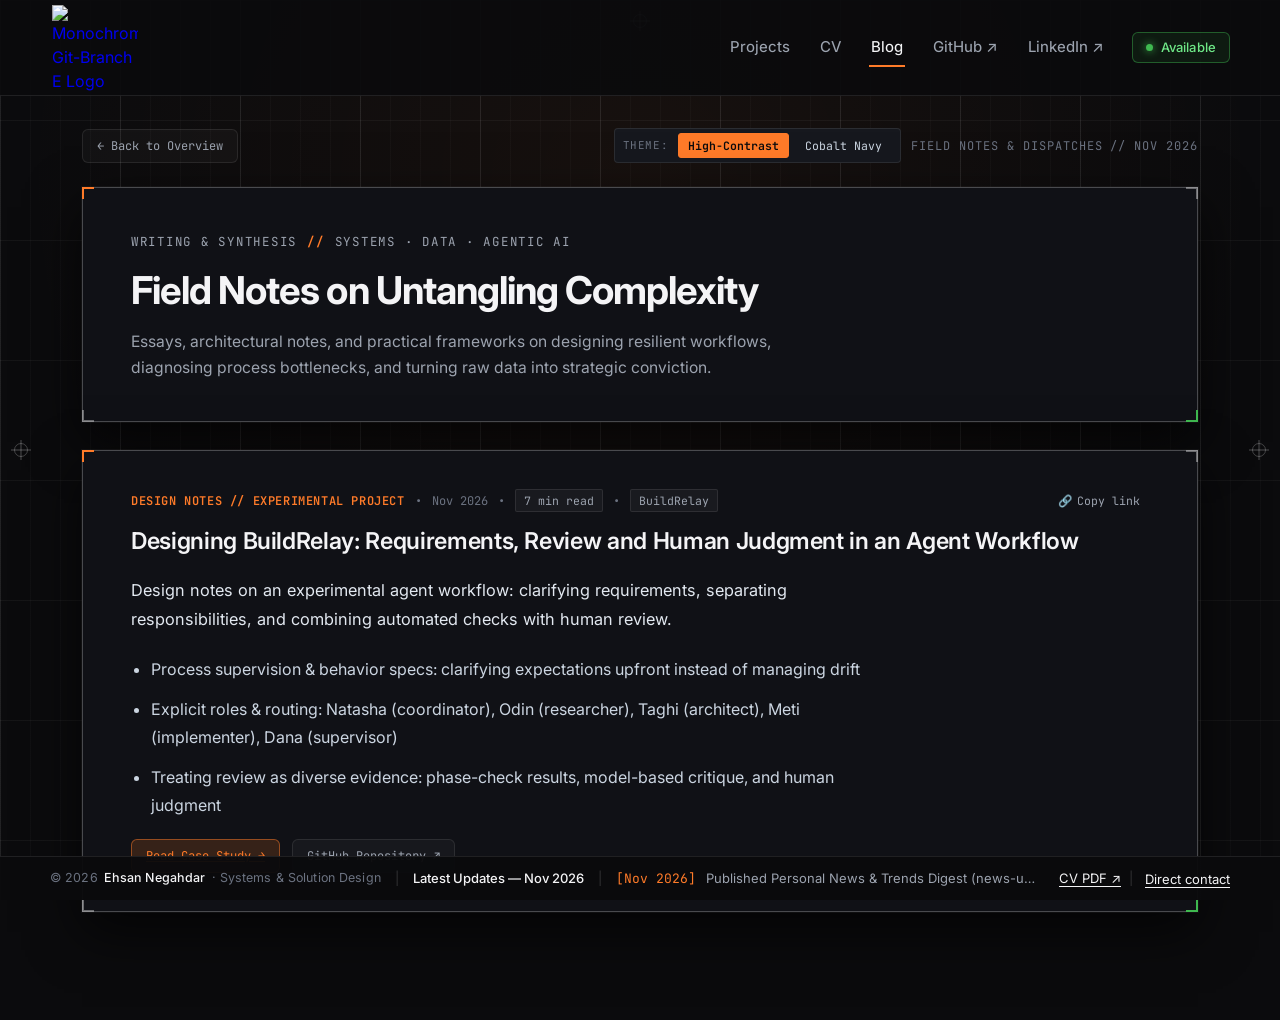
==== commit 5298012e: "updating the html tag from google console for SEO" ====
--- a/blog.html
+++ b/blog.html
@@ -10,15 +10,17 @@
     />
     <meta name="author" content="Ehsan Negahdar" />
     <meta name="theme-color" content="#0b0b0d" />
+    <link rel="canonical" href="https://dutch-panda.github.io/blog.html" />
 
     <!-- Open Graph / Facebook -->
     <meta property="og:type" content="website" />
+    <meta property="og:url" content="https://dutch-panda.github.io/blog.html" />
     <meta property="og:title" content="Field Notes &amp; Dispatches — Ehsan Negahdar" />
     <meta
       property="og:description"
       content="Field notes and dispatches on AI Solution Design, Systems Architecture, and Process Optimization by Ehsan Negahdar."
     />
-    <meta property="og:image" content="./assets/logo-git-e.svg" />
+    <meta property="og:image" content="https://dutch-panda.github.io/assets/logo-git-e.svg" />
 
     <!-- Twitter Card -->
     <meta name="twitter:card" content="summary" />
@@ -27,7 +29,7 @@
       name="twitter:description"
       content="Field notes and dispatches on AI Solution Design, Systems Architecture, and Process Optimization by Ehsan Negahdar."
     />
-    <meta name="twitter:image" content="./assets/logo-git-e.svg" />
+    <meta name="twitter:image" content="https://dutch-panda.github.io/assets/logo-git-e.svg" />
 
     <link rel="icon" type="image/svg+xml" href="./assets/logo-git-e.svg" />
     <link rel="preconnect" href="https://fonts.googleapis.com" />
--- a/styles/main.css
+++ b/styles/main.css
@@ -436,12 +436,12 @@
 
 #stage-specialties {
   z-index: 20;
-  margin-top: 0;
+  margin-top: 28px;
 }
 
 #stage-archive {
   z-index: 30;
-  margin-top: 0;
+  margin-top: 28px;
 }
 
 /* ==========================================================================
@@ -453,9 +453,9 @@
   max-width: var(--max-w);
   background-color: #101116;
   background-image: none;
-  border: 1px solid var(--border-strong);
+  border: 1px solid rgba(255, 255, 255, 0.24);
   padding: 56px 64px;
-  box-shadow: 0 -16px 40px rgba(0, 0, 0, 0.78), 0 20px 50px rgba(0, 0, 0, 0.6);
+  box-shadow: 0 0 0 1px rgba(255, 255, 255, 0.04), 0 20px 50px rgba(0, 0, 0, 0.65);
   will-change: transform, opacity;
   transform: translate3d(0, 0, 0);
   backface-visibility: hidden;
@@ -510,6 +510,7 @@
   align-items: center;
   justify-content: center;
   text-align: center;
+  border: 1px solid rgba(255, 255, 255, 0.32);
   background-color: #101116;
   background-image: radial-gradient(circle at 50% 0%, rgba(255, 123, 41, 0.065), transparent 58%);
 }
@@ -1296,6 +1297,7 @@
 
 .project-case-card {
   padding: 36px 44px;
+  scroll-margin-top: calc(var(--header-h) + 24px);
 }
 
 .project-case-top {
@@ -1463,9 +1465,14 @@
 .cv-name-row {
   display: flex;
   justify-content: space-between;
-  align-items: flex-end;
+  align-items: flex-start;
   flex-wrap: wrap;
-  gap: 16px;
+  gap: 16px 24px;
+}
+
+.cv-name-row > div:first-child {
+  flex: 1 1 320px;
+  min-width: 0;
 }
 
 .cv-name {
@@ -1480,6 +1487,7 @@
   font-family: var(--font-mono);
   font-size: 0.8rem;
   letter-spacing: 0.06em;
+  line-height: 1.5;
   text-transform: uppercase;
   color: var(--accent-orange);
   margin-top: 6px;
@@ -1491,6 +1499,7 @@
   color: var(--text-secondary);
   text-align: right;
   line-height: 1.85;
+  margin-left: auto;
 }
 
 .cv-contact a {
@@ -3119,17 +3128,39 @@
   display: flex;
   flex-wrap: wrap;
   align-items: center;
+  justify-content: center;
   gap: 12px;
   margin-bottom: 14px;
 }
 
-.hero-email-btn {
+.hero-eligibility-badge {
   display: inline-flex;
   align-items: center;
-  justify-content: center;
   gap: 8px;
-  text-decoration: none;
-  padding: 11px 22px;
+  padding: 7px 14px;
+  margin-bottom: 16px;
+  border-radius: 999px;
+  background: rgba(52, 211, 153, 0.1);
+  border: 1px solid rgba(52, 211, 153, 0.45);
+  color: #f3f4f6;
+  font-family: var(--font-mono);
+  font-size: 0.78rem;
+  font-weight: 500;
+  letter-spacing: 0.02em;
+}
+
+.hero-action-btn {
+  padding: 7px 14px;
+  font-size: 0.75rem;
+  background: rgba(255, 255, 255, 0.03);
+  border-color: var(--border-strong);
+  color: var(--text-secondary);
+}
+
+.hero-action-btn:hover {
+  background: rgba(255, 255, 255, 0.07);
+  border-color: rgba(255, 255, 255, 0.28);
+  color: var(--text-primary);
 }
 
 .project-diagram-wrap {
@@ -3146,6 +3177,82 @@
   display: block;
 }
 
+/* Homepage Distinct Scannable Project Cards */
+#stage-archive .archive-list {
+  display: flex;
+  flex-direction: column;
+  gap: 20px;
+}
+
+.home-project-card {
+  background: #14161d;
+  border: 1px solid rgba(255, 255, 255, 0.2);
+  border-radius: 8px;
+  padding: 22px 24px;
+  transition: border-color 180ms ease, transform 180ms ease;
+}
+
+.home-project-card:hover {
+  border-color: rgba(255, 123, 41, 0.45);
+}
+
+.home-project-top {
+  padding-bottom: 12px;
+  margin-bottom: 14px;
+}
+
+.home-project-index {
+  color: var(--accent-orange);
+  font-weight: 700;
+}
+
+.home-project-title {
+  font-size: 1.12rem;
+  font-weight: 600;
+  color: var(--text-primary);
+  margin: 0 0 8px 0;
+  line-height: 1.35;
+}
+
+.home-project-problem {
+  font-size: 0.9rem;
+  color: var(--text-secondary);
+  margin: 0 0 16px 0;
+  line-height: 1.5;
+  display: flex;
+  align-items: baseline;
+  flex-wrap: wrap;
+  gap: 8px;
+}
+
+.home-pipeline .pipeline-step {
+  border-color: rgba(255, 123, 41, 0.35);
+  background: rgba(255, 123, 41, 0.06);
+  color: #f3f4f6;
+}
+
+.home-project-skills-wrap {
+  margin-top: 14px;
+}
+
+.home-project-skills .stack-pill {
+  background: rgba(255, 255, 255, 0.06);
+  border: 1px solid rgba(255, 255, 255, 0.22);
+  color: #f3f4f6;
+  font-weight: 500;
+}
+
+.home-project-footer {
+  margin-top: 16px;
+  padding-top: 14px;
+  border-top: 1px solid var(--border-hairline);
+  display: flex;
+  align-items: center;
+  justify-content: space-between;
+  flex-wrap: wrap;
+  gap: 12px;
+}
+
 /* ==========================================================================
    ACCESSIBILITY: PREFERS-REDUCED-MOTION
    ========================================================================== */
